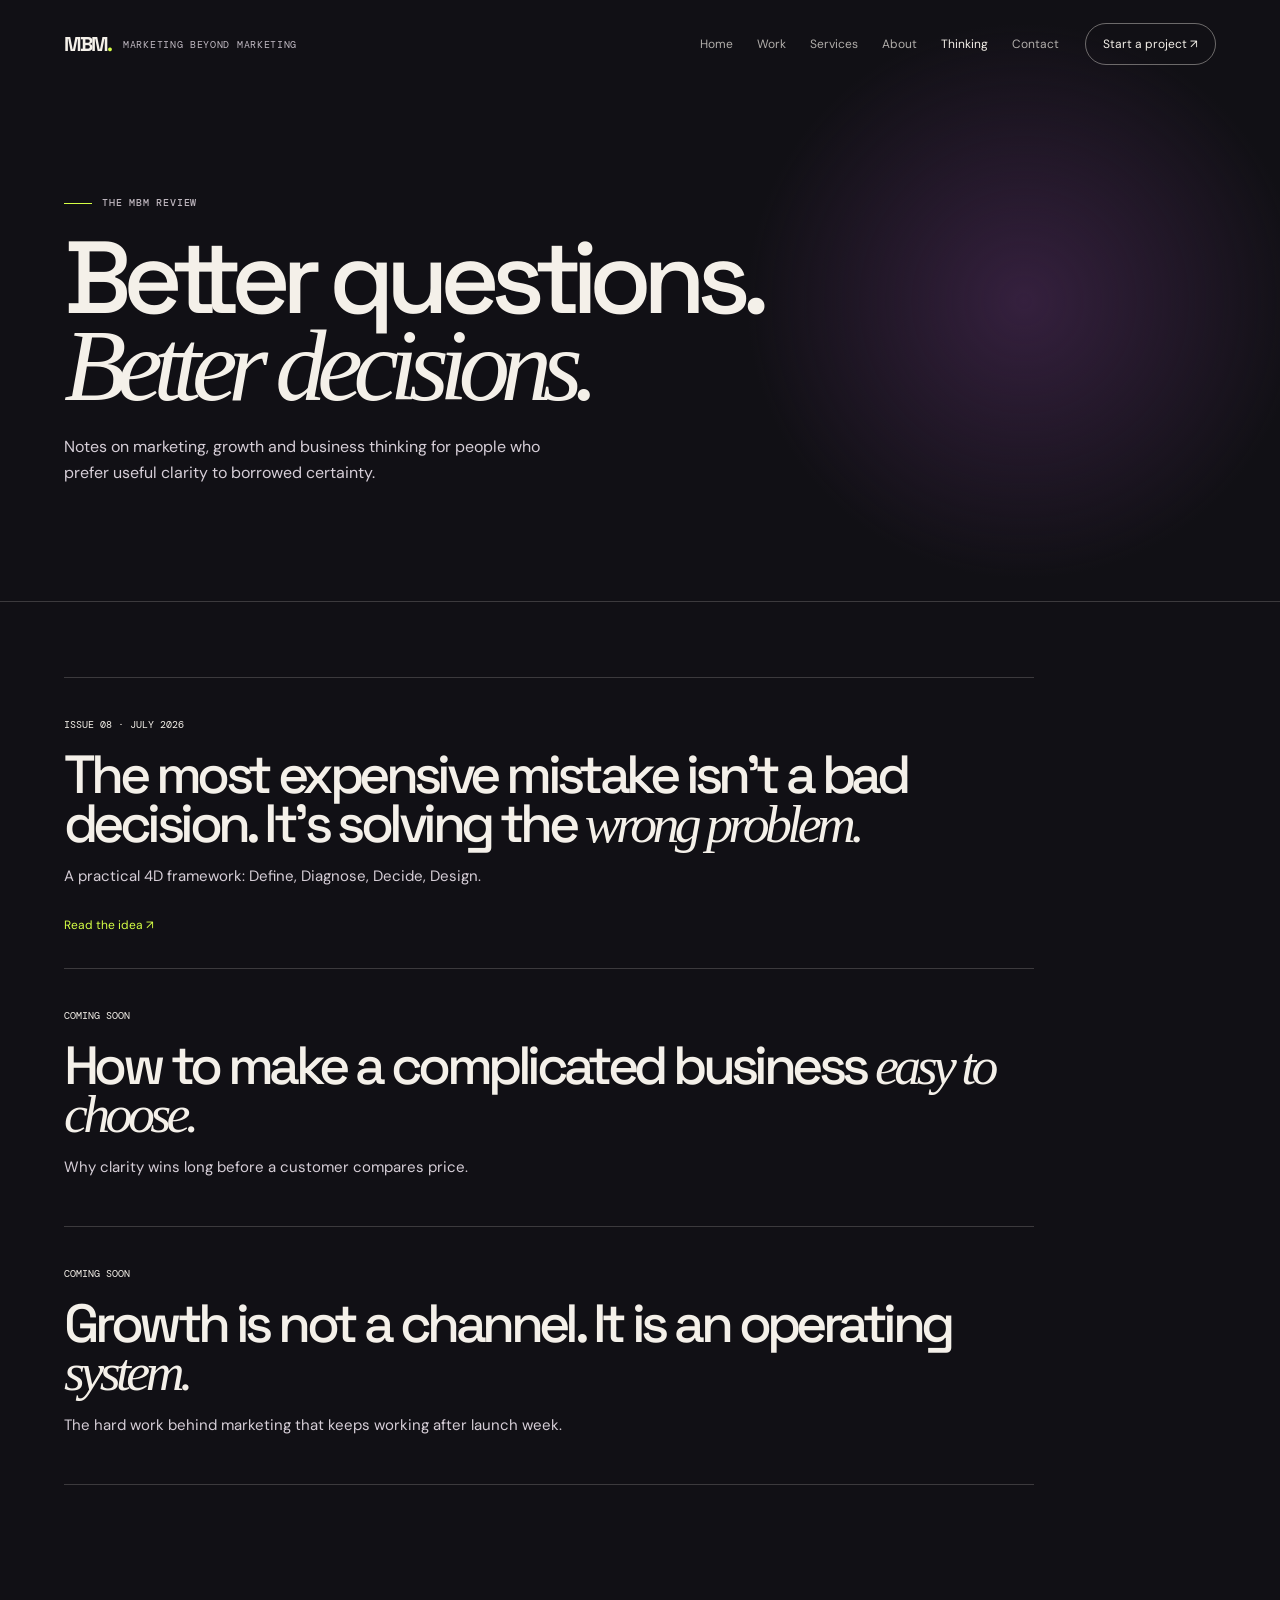
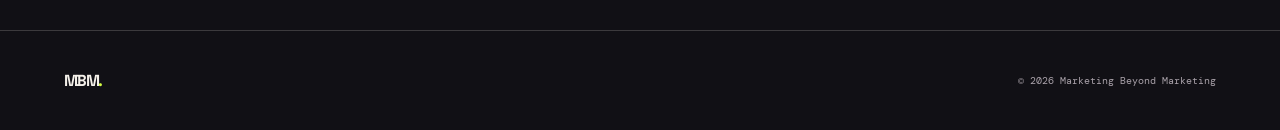
==== thinking.html @ 9ef94ea0 "Publish MBM multi-page site and contact form" ====
<!doctype html>
<html lang="en">
  <head>
    <meta charset="UTF-8" />
    <meta name="viewport" content="width=device-width,initial-scale=1" />
    <title>Thinking | Marketing Beyond Marketing</title>
    <link rel="preconnect" href="https://fonts.googleapis.com" />
    <link
      href="https://fonts.googleapis.com/css2?family=DM+Mono:wght@400;500&family=DM+Sans:wght@400;500;600&family=Space+Grotesk:wght@400;500;600;700&display=swap"
      rel="stylesheet"
    />
    <link rel="stylesheet" href="styles.css" />
  </head>
  <body>
    <header class="nav shell">
      <a class="brand" href="index.html"
        ><span class="brand-mark">MBM</span
        ><small>Marketing Beyond Marketing</small></a
      ><button
        class="menu-toggle"
        aria-expanded="false"
        aria-controls="site-menu"
      >
        Menu
      </button>
      <nav id="site-menu">
        <a href="index.html">Home</a><a href="work.html">Work</a
        ><a href="services.html">Services</a><a href="about.html">About</a
        ><a class="active" href="thinking.html">Thinking</a
        ><a href="contact.html">Contact</a>
      </nav>
      <a class="nav-cta" href="contact.html">Start a project ↗</a>
    </header>
    <main class="inner-page">
      <section class="page-hero shell">
        <p class="eyebrow"><span></span>The MBM Review</p>
        <h1>Better questions.<br /><em>Better decisions.</em></h1>
        <p>
          Notes on marketing, growth and business thinking for people who prefer
          useful clarity to borrowed certainty.
        </p>
      </section>
      <section class="writing-list shell">
        <article>
          <span>Issue 08 · July 2026</span>
          <h2>
            The most expensive mistake isn’t a bad decision. It’s solving the
            <em>wrong problem.</em>
          </h2>
          <p>A practical 4D framework: Define, Diagnose, Decide, Design.</p>
          <a href="wrong-problem.html">Read the idea ↗</a>
        </article>
        <article>
          <span>Coming soon</span>
          <h2>How to make a complicated business <em>easy to choose.</em></h2>
          <p>Why clarity wins long before a customer compares price.</p>
        </article>
        <article>
          <span>Coming soon</span>
          <h2>Growth is not a channel. It is an operating <em>system.</em></h2>
          <p>
            The hard work behind marketing that keeps working after launch week.
          </p>
        </article>
      </section>
    </main>
    <footer class="footer shell">
      <a class="brand" href="index.html"><span class="brand-mark">MBM</span></a
      ><span>© 2026 Marketing Beyond Marketing</span>
    </footer>
    <script src="script.js"></script>
  </body>
</html>
---- styles.css ----
:root {
  --ink: #111015;
  --plum: #2c1834;
  --paper: #f4f0e9;
  --lime: #d6ff45;
  --muted: #bdb5bd;
  --line: rgba(244, 240, 233, 0.19);
  --serif: Georgia, "Times New Roman", serif;
}

* {
  box-sizing: border-box;
}
html {
  scroll-behavior: smooth;
}
body {
  margin: 0;
  background: var(--ink);
  color: var(--paper);
  font-family: "DM Sans", sans-serif;
  overflow-x: hidden;
}
.shell {
  padding-left: 5vw;
  padding-right: 5vw;
}
.grain {
  position: fixed;
  inset: 0;
  z-index: 50;
  opacity: 0.035;
  pointer-events: none;
  background-image: url("data:image/svg+xml,%3Csvg viewBox='0 0 180 180' xmlns='http://www.w3.org/2000/svg'%3E%3Cfilter id='n'%3E%3CfeTurbulence baseFrequency='.8' numOctaves='3' stitchTiles='stitch'/%3E%3C/filter%3E%3Crect width='100%25' height='100%25' filter='url(%23n)'/%3E%3C/svg%3E");
}
.nav {
  height: 88px;
  display: flex;
  align-items: center;
  gap: 26px;
  position: absolute;
  inset: 0 0 auto;
  z-index: 10;
}
.brand {
  color: var(--paper);
  text-decoration: none;
  display: flex;
  align-items: center;
  gap: 12px;
}
.brand-mark {
  font:
    700 20px "Space Grotesk",
    sans-serif;
  letter-spacing: -0.1em;
}
.brand-mark::after {
  content: ".";
  color: var(--lime);
}
.brand small {
  font:
    10px "DM Mono",
    monospace;
  text-transform: uppercase;
  letter-spacing: 0.07em;
  color: #bfb8c1;
}
.nav nav {
  display: flex;
  gap: 24px;
  margin-left: auto;
}
.nav nav a,
.footer a {
  font-size: 12px;
  color: var(--paper);
  text-decoration: none;
}
.nav nav a {
  opacity: 0.7;
}
.nav nav a:hover,
.nav nav a.active {
  opacity: 1;
}
.nav-cta,
.button {
  display: inline-flex;
  align-items: center;
  gap: 12px;
  text-decoration: none;
  border-radius: 99px;
  padding: 12px 17px;
  font-size: 12px;
}
.nav-cta {
  color: var(--paper);
  border: 1px solid rgba(244, 240, 233, 0.4);
}
.button b,
.nav-cta b {
  font-size: 16px;
  font-weight: 400;
}
.menu-toggle {
  display: none;
}
.hero {
  min-height: 100svh;
  padding-top: 140px;
  padding-bottom: 34px;
  position: relative;
  display: flex;
  align-items: center;
  border-bottom: 1px solid var(--line);
  overflow: hidden;
}
.hero-copy {
  width: 68%;
  z-index: 2;
  position: relative;
}
.eyebrow {
  margin: 0;
  font:
    500 10px "DM Mono",
    monospace;
  text-transform: uppercase;
  letter-spacing: 0.08em;
  color: var(--muted);
}
.eyebrow span {
  width: 28px;
  height: 1px;
  background: var(--lime);
  display: inline-block;
  margin-right: 10px;
  vertical-align: middle;
}
.hero h1,
h2,
h3 {
  font-family: "Space Grotesk", sans-serif;
  letter-spacing: -0.085em;
  font-weight: 500;
}
.hero h1 {
  font-size: clamp(58px, 8.2vw, 132px);
  line-height: 0.86;
  margin: 25px 0 27px;
  max-width: 980px;
}
.hero h1 em,
h2 em,
h3 em {
  font-family: var(--serif);
  font-weight: 400;
}
.hero h1 strong {
  color: var(--lime);
  font-weight: 500;
}
.hero-intro {
  max-width: 460px;
  color: #d1c9d3;
  line-height: 1.62;
  font-size: 16px;
}
.hero-actions {
  display: flex;
  align-items: center;
  gap: 28px;
  margin-top: 34px;
}
.lime {
  color: var(--ink);
  background: var(--lime);
  font-weight: 600;
}
.outline {
  color: var(--paper);
  border: 1px solid rgba(244, 240, 233, 0.45);
}
.text-arrow {
  color: var(--paper);
  text-decoration: none;
  border-bottom: 1px solid #82788a;
  padding-bottom: 8px;
  font-size: 12px;
}
.text-arrow b {
  font-size: 16px;
  font-weight: 400;
  margin-left: 26px;
}
.hero-visual {
  position: absolute;
  inset: 0 0 0 auto;
  width: 58%;
  background: var(--plum);
}
.hero-visual::after {
  content: "";
  position: absolute;
  inset: 0;
  background:
    linear-gradient(90deg, var(--ink), transparent 50%),
    linear-gradient(0deg, rgba(17, 16, 21, 0.65), transparent 55%);
}
.hero-visual img {
  width: 100%;
  height: 100%;
  object-fit: cover;
}
.hero-index {
  position: absolute;
  z-index: 2;
  bottom: 34px;
  left: 5vw;
  right: 5vw;
  display: flex;
  justify-content: space-between;
  color: #a8a0ac;
  font:
    9px "DM Mono",
    monospace;
}
.statement {
  background: var(--paper);
  color: var(--ink);
  padding: 148px 0;
}
.eyebrow.dark {
  color: #665f64;
}
.eyebrow.dark span {
  background: var(--plum);
}
.statement-grid {
  display: grid;
  grid-template-columns: 1.3fr 0.7fr;
  gap: 8vw;
  align-items: end;
  margin-top: 28px;
}
.statement h2 {
  font-size: clamp(43px, 6.2vw, 98px);
  line-height: 0.91;
  margin: 0;
}
.statement-grid > div {
  border-top: 1px solid #bdb6ad;
  padding-top: 18px;
}
.statement-grid p {
  font-size: 16px;
  line-height: 1.62;
  margin: 0 0 34px;
}
.dark-link {
  color: var(--ink);
  border-color: #7a7470;
}
.section-label {
  display: flex;
  justify-content: space-between;
  align-items: start;
  gap: 25px;
}
.caption {
  max-width: 270px;
  margin: 0;
  color: var(--muted);
  font-size: 13px;
  line-height: 1.55;
}
.feature {
  padding-top: 142px;
  padding-bottom: 90px;
}
.feature-card {
  display: grid;
  grid-template-columns: 1.03fr 0.97fr;
  min-height: 655px;
  margin-top: 43px;
  background: #e7dfd4;
  color: var(--ink);
}
.feature-image {
  overflow: hidden;
  background: #d6cfca;
}
.feature-image img {
  width: 100%;
  height: 100%;
  object-fit: cover;
}
.feature-copy {
  padding: 48px;
  display: flex;
  flex-direction: column;
  justify-content: end;
}
.feature-copy > span,
.work-card span {
  font:
    10px "DM Mono",
    monospace;
  text-transform: uppercase;
}
.feature-copy h2 {
  font-size: clamp(48px, 5.4vw, 86px);
  line-height: 0.84;
  margin: 25px 0;
}
.feature-copy p {
  max-width: 340px;
  font-size: 15px;
  line-height: 1.55;
}
.tags {
  display: flex;
  flex-wrap: wrap;
  gap: 8px;
  margin-top: 38px;
}
.tags b {
  font:
    10px "DM Mono",
    monospace;
  border: 1px solid #8c8580;
  border-radius: 20px;
  padding: 8px 10px;
  font-weight: 400;
}
.split-work {
  display: grid;
  grid-template-columns: 1fr 1fr;
  gap: 22px;
  padding-bottom: 145px;
}
.work-card {
  position: relative;
  min-height: 610px;
  overflow: hidden;
  background: var(--plum);
}
.work-card.offset {
  transform: translateY(90px);
}
.work-card::after {
  content: "";
  position: absolute;
  inset: 0;
  background: linear-gradient(0deg, rgba(14, 10, 16, 0.82), transparent 60%);
}
.work-card img {
  width: 100%;
  height: 100%;
  position: absolute;
  object-fit: cover;
}
.work-card > div {
  position: absolute;
  z-index: 2;
  bottom: 35px;
  left: 35px;
  right: 35px;
}
.work-card h3 {
  font-size: clamp(35px, 4vw, 63px);
  line-height: 0.86;
  margin: 20px 0 26px;
}
.work-card a {
  color: var(--paper);
  font-size: 12px;
  text-decoration: none;
}
.capabilities {
  padding: 140px 0;
  background: #291831;
}
.capability-grid {
  display: grid;
  grid-template-columns: repeat(4, 1fr);
  margin-top: 54px;
  border-top: 1px solid var(--line);
}
.capability-grid a {
  min-height: 235px;
  padding: 19px 18px 15px;
  border-right: 1px solid var(--line);
  display: flex;
  flex-direction: column;
  text-decoration: none;
  color: var(--paper);
  transition: background 0.25s;
}
.capability-grid a:first-child {
  border-left: 1px solid var(--line);
}
.capability-grid a:hover {
  background: #3a2244;
}
.capability-grid span {
  font:
    10px "DM Mono",
    monospace;
  color: var(--muted);
}
.capability-grid h3 {
  font-size: 26px;
  line-height: 0.9;
  margin: auto 0 0;
}
.capability-grid i {
  align-self: end;
  font-style: normal;
  color: var(--lime);
  font-size: 22px;
}
.founder {
  padding-top: 150px;
  padding-bottom: 150px;
  display: grid;
  grid-template-columns: 0.55fr 1.15fr 0.55fr;
  gap: 5vw;
  align-items: end;
  background: radial-gradient(circle at 12% 50%, #3d2348, transparent 20%);
}
.founder-count {
  font:
    600 clamp(128px, 16vw, 245px) "Space Grotesk",
    sans-serif;
  letter-spacing: -0.14em;
  color: var(--lime);
  line-height: 0.7;
}
.founder-count span {
  font: clamp(38px, 4vw, 70px) var(--serif);
  vertical-align: top;
}
.founder h2 {
  font-size: clamp(42px, 5.2vw, 80px);
  line-height: 0.88;
  margin: 23px 0;
}
.founder div > p:not(.eyebrow) {
  font-size: 15px;
  line-height: 1.65;
  color: #d5ced7;
  max-width: 540px;
}
.founder .button {
  margin-top: 24px;
}
.credential-list {
  border-top: 1px solid var(--line);
  padding-top: 16px;
  display: grid;
  gap: 23px;
}
.credential-list span {
  font:
    10px "DM Mono",
    monospace;
  color: var(--muted);
  line-height: 1.5;
}
.credential-list b {
  font:
    500 12px "DM Sans",
    sans-serif;
  color: var(--paper);
}
.cta-panel {
  padding-top: 120px;
  padding-bottom: 120px;
  background:
    radial-gradient(circle at 85% 15%, rgba(214, 255, 69, 0.14), transparent 26%),
    #3a2045;
  display: flex;
  justify-content: space-between;
  align-items: end;
}
.cta-panel .eyebrow {
  color: #d8cedc;
}
.cta-panel .eyebrow span {
  background: var(--lime);
}
.cta-panel h2 {
  font-size: clamp(53px, 7vw, 110px);
  line-height: 0.83;
  margin: 25px 0 0;
}
.circle-link {
  width: 160px;
  height: 160px;
  background: var(--lime);
  border-radius: 50%;
  display: grid;
  place-items: center;
  text-align: center;
  color: var(--ink);
  font-size: 15px;
  line-height: 1.2;
  text-decoration: none;
  transition: transform 0.25s;
}
.circle-link:hover {
  transform: rotate(-8deg) scale(1.04);
}
.circle-link b {
  font-size: 22px;
  font-weight: 400;
}
.footer {
  min-height: 100px;
  display: flex;
  align-items: center;
  justify-content: space-between;
  gap: 25px;
  border-top: 1px solid var(--line);
  font:
    10px "DM Mono",
    monospace;
  color: #aaa2aa;
}
.footer > div {
  display: flex;
  gap: 18px;
}
.footer a {
  font-size: 10px;
}
.footer .brand-mark {
  font-size: 16px;
}
.footer .brand small {
  display: none;
}
.inner-page {
  padding-top: 1px;
}
.page-hero {
  padding-top: 195px;
  padding-bottom: 100px;
  min-height: 570px;
  border-bottom: 1px solid var(--line);
  background: radial-gradient(circle at 80% 50%, #35203e, transparent 26%);
}
.page-hero h1 {
  font:
    500 clamp(56px, 8vw, 124px) / 0.85 "Space Grotesk",
    sans-serif;
  letter-spacing: -0.09em;
  margin: 25px 0;
}
.page-hero h1 em {
  font-family: var(--serif);
  font-weight: 400;
}
.page-hero > p:last-child {
  max-width: 500px;
  color: #d6ced7;
  font-size: 16px;
  line-height: 1.6;
}
.gallery {
  padding-top: 110px;
  padding-bottom: 145px;
}
.gallery article {
  display: grid;
  grid-template-columns: 1.15fr 0.85fr;
  min-height: 540px;
  margin-bottom: 30px;
  background: var(--paper);
  color: var(--ink);
}
.gallery article:nth-child(even) {
  grid-template-columns: 0.85fr 1.15fr;
}
.gallery article:nth-child(even) img {
  order: 2;
}
.gallery img {
  width: 100%;
  height: 100%;
  object-fit: cover;
}
.gallery article > div {
  padding: 48px;
  display: flex;
  flex-direction: column;
  justify-content: end;
}
.gallery span,
.writing-list span {
  font:
    10px "DM Mono",
    monospace;
  text-transform: uppercase;
}
.gallery h2 {
  font-size: clamp(38px, 4.4vw, 70px);
  line-height: 0.86;
  margin: 22px 0;
}
.gallery p {
  font-size: 15px;
  line-height: 1.55;
  max-width: 340px;
}
.service-detail {
  padding-top: 80px;
  padding-bottom: 145px;
}
.service-detail article {
  display: grid;
  grid-template-columns: 70px 1fr;
  gap: 30px;
  padding: 35px 0;
  border-top: 1px solid var(--line);
}
.service-detail article:last-child {
  border-bottom: 1px solid var(--line);
}
.service-detail article > span {
  font:
    10px "DM Mono",
    monospace;
  color: var(--lime);
}
.service-detail h2 {
  font-size: clamp(32px, 4.5vw, 65px);
  margin: 0 0 16px;
  line-height: 0.9;
}
.service-detail p {
  max-width: 600px;
  color: #d4ccd6;
  font-size: 16px;
  line-height: 1.65;
}
.service-detail small {
  color: var(--muted);
  font:
    10px "DM Mono",
    monospace;
}
.about-story {
  padding-top: 110px;
  padding-bottom: 140px;
  display: grid;
  grid-template-columns: 0.7fr 1.3fr;
  gap: 9vw;
  align-items: end;
}
.about-story h2 {
  font-size: clamp(43px, 5.7vw, 86px);
  line-height: 0.87;
  margin: 25px 0;
}
.about-story p:not(.eyebrow) {
  max-width: 570px;
  color: #d6ced7;
  font-size: 16px;
  line-height: 1.65;
}
.about-story .credentials {
  border-top: 1px solid var(--line);
  padding-top: 18px;
  margin-top: 38px;
  font:
    10px "DM Mono",
    monospace;
}
.writing-list {
  padding-top: 75px;
  padding-bottom: 145px;
}
.writing-list article {
  padding: 34px 0;
  border-top: 1px solid var(--line);
  max-width: 970px;
}
.writing-list article:last-child {
  border-bottom: 1px solid var(--line);
}
.writing-list h2 {
  font-size: clamp(32px, 4.2vw, 65px);
  line-height: 0.9;
  margin: 18px 0;
}
.writing-list p {
  color: #d6ced7;
  font-size: 15px;
}
.writing-list a {
  display: inline-block;
  margin-top: 16px;
  color: var(--lime);
  font-size: 12px;
  text-decoration: none;
}
.contact-panel {
  min-height: 390px;
  padding-top: 50px;
  padding-bottom: 130px;
  display: grid;
  grid-template-columns: 1.15fr 0.85fr;
  gap: 7vw;
}
.contact-panel > div {
  border-top: 1px solid var(--line);
  padding-top: 18px;
}
.contact-panel a {
  display: block;
  color: var(--lime);
  font:
    clamp(19px, 1.85vw, 30px) / 1.12 "Space Grotesk",
    sans-serif;
  letter-spacing: -0.035em;
  text-decoration: none;
  margin-top: 35px;
  overflow-wrap: anywhere;
}
.contact-panel p:last-child {
  color: #d6ced7;
  font-size: 16px;
  line-height: 1.65;
  max-width: 380px;
  margin-top: 35px;
}
.contact-form {
  border-top: 1px solid var(--line);
  padding-top: 18px;
}
.contact-form label {
  display: block;
  margin: 22px 0 8px;
  color: #d6ced7;
  font-size: 13px;
}
.contact-form input,
.contact-form textarea {
  width: 100%;
  box-sizing: border-box;
  border: 1px solid rgba(244, 240, 233, 0.26);
  border-radius: 0;
  background: rgba(244, 240, 233, 0.04);
  color: var(--paper);
  font: 400 15px "DM Sans", sans-serif;
  padding: 13px 14px;
}
.contact-form textarea { resize: vertical; min-height: 135px; }
.contact-form input:focus,
.contact-form textarea:focus { outline: 1px solid var(--lime); border-color: var(--lime); }
.contact-form ::placeholder { color: #a7a0a9; }
.contact-submit { margin-top: 22px; cursor: pointer; }
.form-note { font-size: 12px !important; margin-top: 14px; }
.honeypot { display: none; }
.article { max-width: 860px; padding-top: 85px; padding-bottom: 130px; }
.back-link { color: var(--lime); font: 11px "DM Mono", monospace; text-decoration: none; }
.article .eyebrow { margin-top: 55px; }
.article h1 { font-size: clamp(46px, 6vw, 88px); letter-spacing: -0.07em; line-height: .92; margin: 20px 0 32px; }
.article h2 { font-size: clamp(28px, 3vw, 42px); letter-spacing: -0.045em; line-height: 1; margin: 65px 0 18px; }
.article p { color: #d6ced7; font-size: 18px; line-height: 1.75; max-width: 730px; }
.article .article-intro { color: var(--paper); font-size: 24px; line-height: 1.5; }
.framework-grid { display: grid; grid-template-columns: 1fr 1fr; border-top: 1px solid var(--line); margin-top: 30px; }
.framework-grid > div { border-bottom: 1px solid var(--line); padding: 25px 28px 27px 0; }
.framework-grid > div:nth-child(odd) { border-right: 1px solid var(--line); padding-right: 28px; }
.framework-grid > div:nth-child(even) { padding-left: 28px; }
.framework-grid span { color: var(--lime); font: 11px "DM Mono", monospace; }
.framework-grid h3 { font: 600 25px "Space Grotesk", sans-serif; margin: 25px 0 8px; }
.framework-grid p { font-size: 14px; line-height: 1.6; margin: 0; }
.article-signoff { margin-top: 55px; color: var(--paper) !important; font-weight: 600; }
.article-signoff span { color: var(--lime); font-weight: 400; }
@media (max-width: 760px) {
  .shell {
    padding-left: 22px;
    padding-right: 22px;
  }
  .nav {
    height: 70px;
    gap: 14px;
  }
  .brand small,
  .nav-cta {
    display: none;
  }
  .nav nav {
    display: none;
    position: absolute;
    top: 70px;
    left: 0;
    right: 0;
    margin: 0;
    padding: 22px;
    background: #221426;
    flex-direction: column;
  }
  .nav nav.open {
    display: flex;
  }
  .menu-toggle {
    display: block;
    margin-left: auto;
    background: none;
    border: 0;
    color: var(--paper);
    font:
      10px "DM Mono",
      monospace;
    text-transform: uppercase;
  }
  .hero {
    min-height: 800px;
    align-items: flex-start;
    padding-top: 145px;
  }
  .hero-copy {
    width: 100%;
  }
  .hero h1 {
    font-size: 15.4vw;
  }
  .hero-intro {
    max-width: 315px;
    font-size: 14px;
  }
  .hero-visual {
    top: auto;
    width: 100%;
    height: 48%;
    opacity: 0.75;
  }
  .hero-visual::after {
    background: linear-gradient(0deg, var(--ink), transparent 85%);
  }
  .hero-index {
    bottom: 22px;
    font-size: 8px;
  }
  .hero-index span:nth-child(2) {
    display: none;
  }
  .statement,
  .feature,
  .capabilities,
  .founder {
    padding-top: 85px;
    padding-bottom: 85px;
  }
  .statement-grid,
  .feature-card,
  .founder {
    display: block;
  }
  .statement h2 {
    font-size: 12vw;
    margin-bottom: 45px;
  }
  .feature-card {
    min-height: 0;
  }
  .feature-image {
    height: 116vw;
    max-height: 540px;
  }
  .feature-copy {
    padding: 32px 25px;
    min-height: 360px;
  }
  .feature-copy h2 {
    font-size: 12vw;
  }
  .split-work {
    display: block;
    padding-bottom: 90px;
  }
  .work-card {
    min-height: 112vw;
    max-height: 540px;
    margin-bottom: 22px;
  }
  .work-card.offset {
    transform: none;
  }
  .work-card > div {
    bottom: 25px;
    left: 24px;
    right: 24px;
  }
  .work-card h3 {
    font-size: 11vw;
  }
  .capability-grid {
    grid-template-columns: 1fr 1fr;
  }
  .capability-grid a {
    min-height: 185px;
    border-bottom: 1px solid var(--line);
  }
  .capability-grid a:nth-child(odd) {
    border-left: 1px solid var(--line);
  }
  .capability-grid h3 {
    font-size: 22px;
  }
  .founder-count {
    font-size: 42vw;
    margin-bottom: 38px;
  }
  .founder > div:nth-child(2) {
    margin-bottom: 45px;
  }
  .cta-panel {
    display: block;
    padding-top: 80px;
    padding-bottom: 70px;
  }
  .cta-panel h2 {
    font-size: 14vw;
    margin-bottom: 44px;
  }
  .circle-link {
    width: 130px;
    height: 130px;
  }
  .footer > div,
  .footer > span {
    display: none;
  }
  .footer {
    min-height: 70px;
  }
  .section-label {
    display: block;
  }
  .section-label .text-arrow {
    display: inline-block;
    margin-top: 25px;
  }
  .caption {
    margin-top: 25px;
  }
}

@media (max-width: 760px) {
  .inner-page .page-hero {
    padding-top: 145px;
    padding-bottom: 75px;
    min-height: 450px;
  }
  .page-hero h1 {
    font-size: 14vw;
  }
  .gallery {
    padding-top: 55px;
    padding-bottom: 85px;
  }
  .gallery article,
  .gallery article:nth-child(even) {
    display: block;
    min-height: 0;
  }
  .gallery article:nth-child(even) img {
    order: unset;
  }
  .gallery img {
    height: 105vw;
    max-height: 500px;
  }
  .gallery article > div {
    min-height: 320px;
    padding: 30px 24px;
  }
  .gallery h2 {
    font-size: 11vw;
  }
  .service-detail {
    padding-top: 40px;
    padding-bottom: 85px;
  }
  .service-detail article {
    grid-template-columns: 35px 1fr;
    gap: 15px;
    padding: 28px 0;
  }
  .service-detail h2 {
    font-size: 9vw;
  }
  .about-story {
    display: block;
    padding-top: 80px;
    padding-bottom: 85px;
  }
  .about-story .founder-count {
    margin-bottom: 45px;
  }
  .about-story h2 {
    font-size: 11vw;
  }
  .writing-list {
    padding-top: 45px;
    padding-bottom: 85px;
  }
  .writing-list h2 {
    font-size: 9vw;
  }
  .contact-panel {
    display: block;
    padding-top: 20px;
    padding-bottom: 85px;
  }
  .article { padding-top: 55px; padding-bottom: 85px; }
  .article h1 { font-size: 13vw; }
  .article .article-intro { font-size: 20px; }
  .article p { font-size: 16px; }
  .framework-grid { grid-template-columns: 1fr; }
  .framework-grid > div:nth-child(odd),
  .framework-grid > div:nth-child(even) { border-right: 0; padding-left: 0; padding-right: 0; }
  .contact-panel > div + div {
    margin-top: 45px;
  }
  .contact-panel a {
    font-size: 6vw;
  }
}
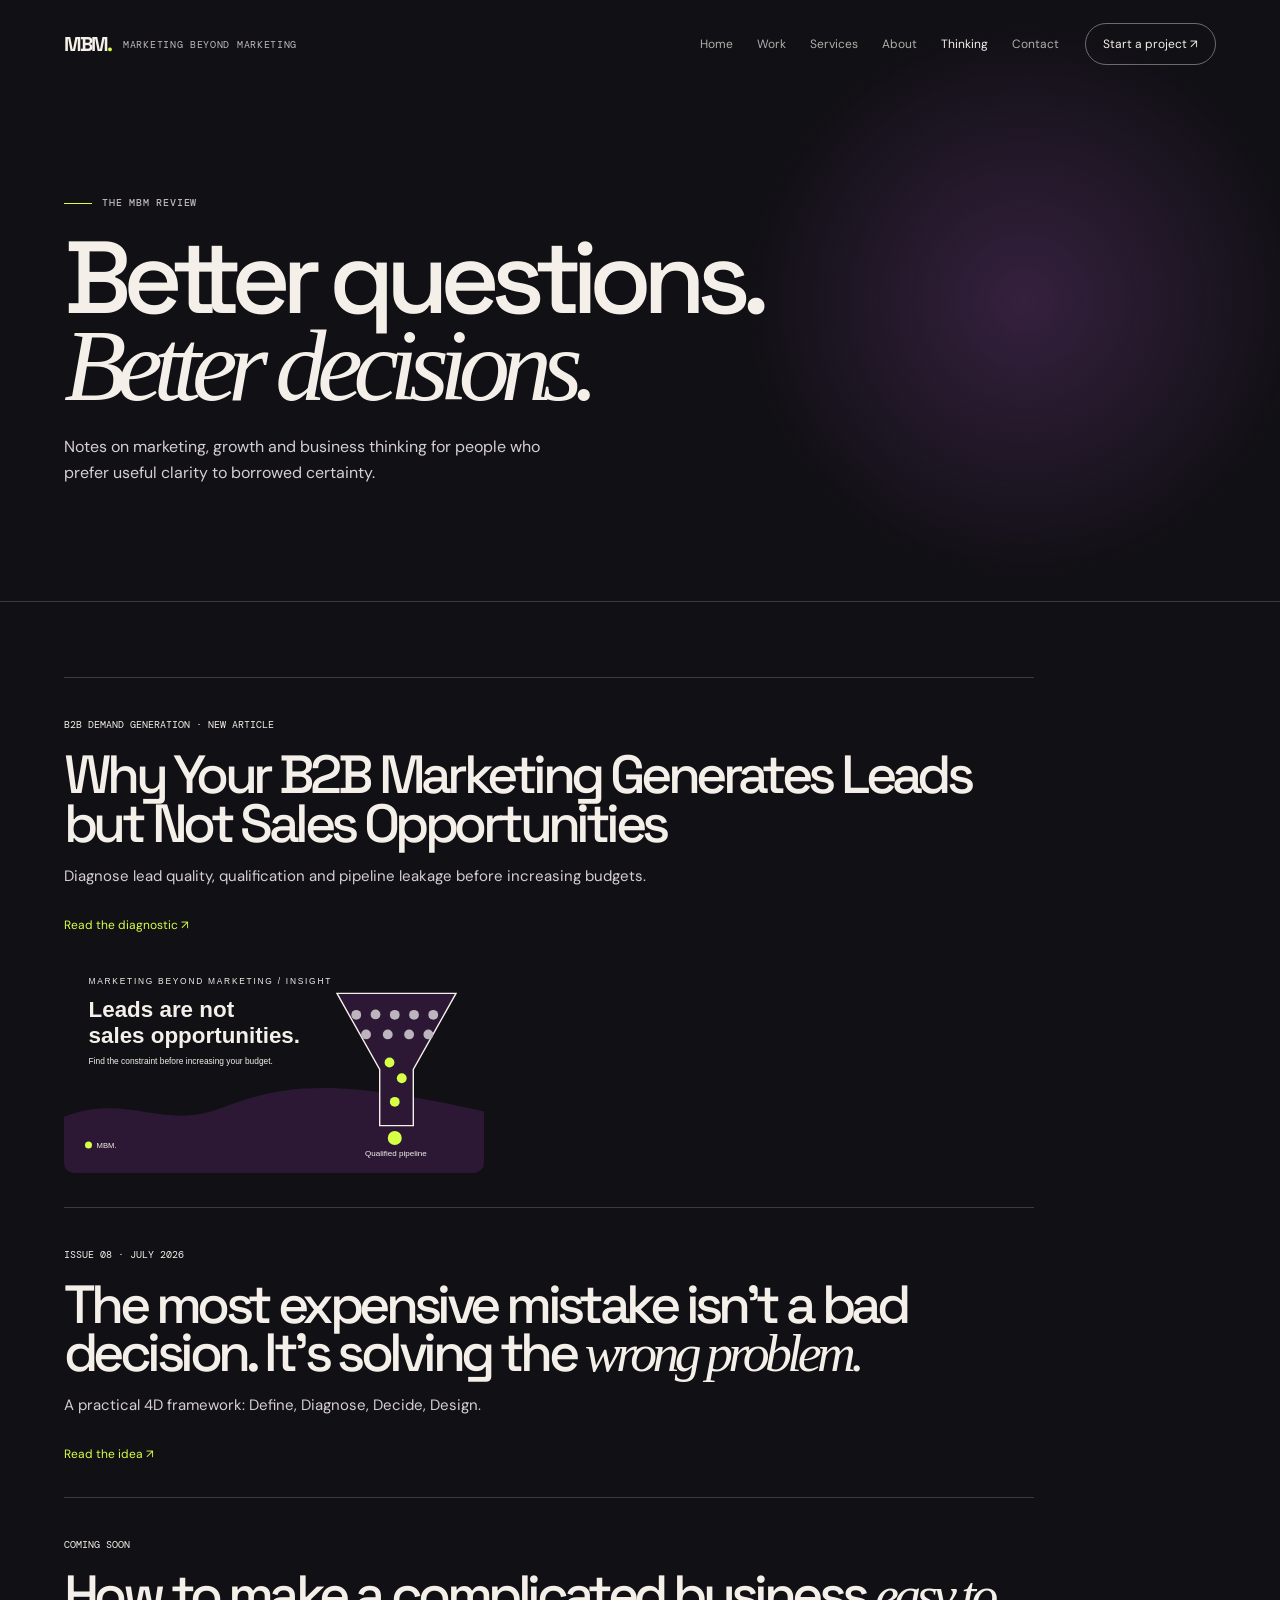
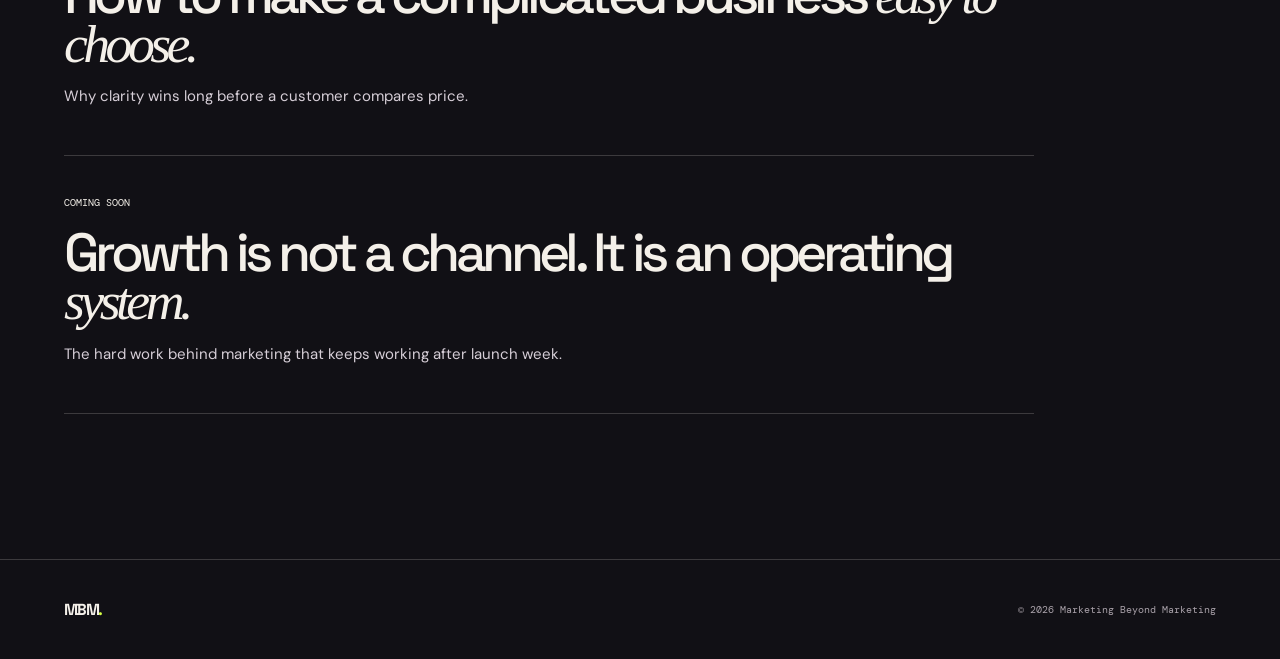
==== commit 522c7b50: "Link first B2B lead conversion article from Thinking and sitemap" ====
--- a/thinking.html
+++ b/thinking.html
@@ -41,6 +41,7 @@
         </p>
       </section>
       <section class="writing-list shell">
+        <article><span>B2B demand generation · New article</span><h2>Why Your B2B Marketing Generates Leads but Not Sales Opportunities</h2><p>Diagnose lead quality, qualification and pipeline leakage before increasing budgets.</p><a href="b2b-leads-not-converting.html">Read the diagnostic ↗</a><img src="assets/b2b-leads-opportunities-cover.svg" alt="Funnel illustrating how leads narrow into sales opportunities" loading="lazy" style="max-width:420px;width:100%;height:auto;display:block;margin-top:18px;border-radius:10px"></article>
         <article>
           <span>Issue 08 · July 2026</span>
           <h2>
